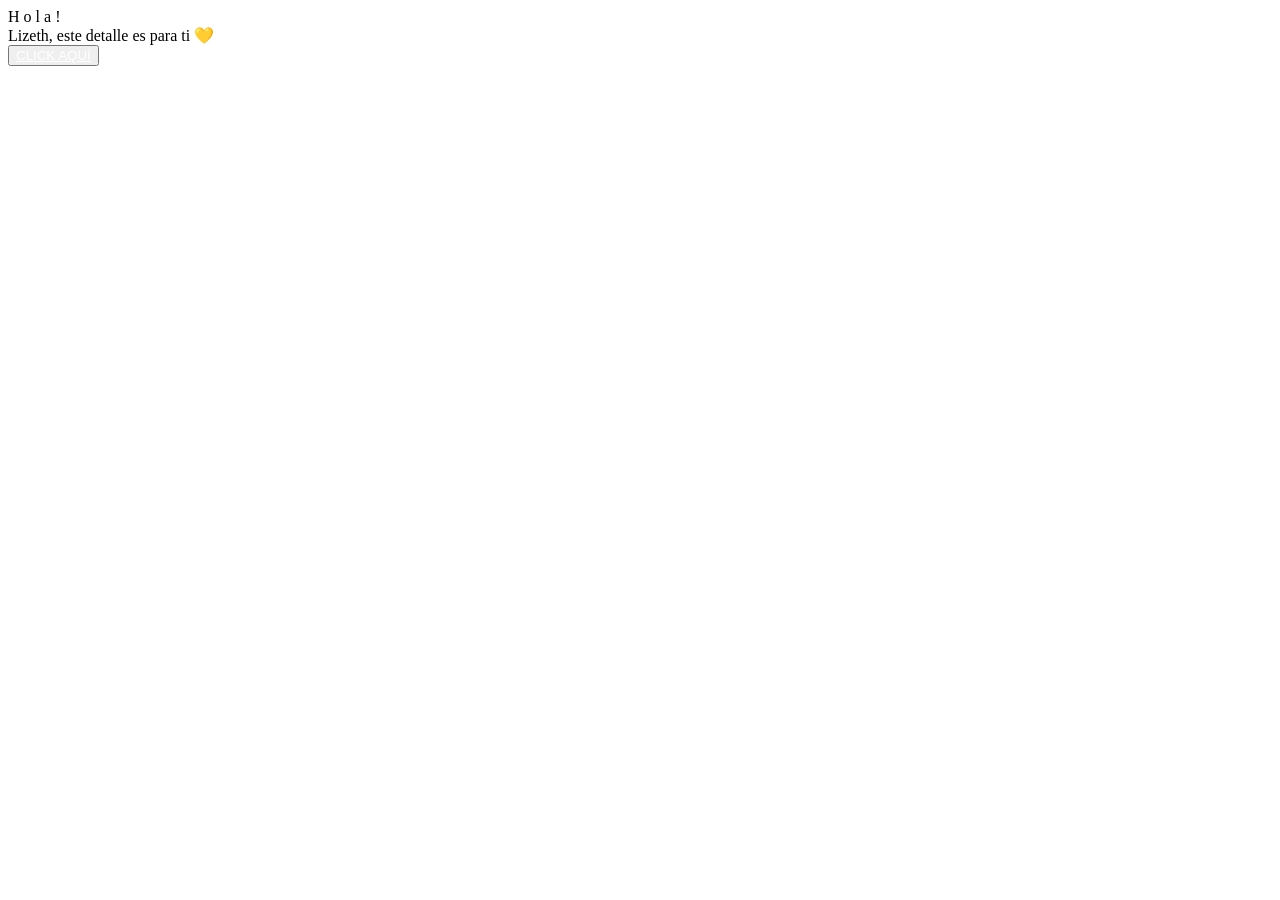
==== index.html @ 57095a8d "Personaliza flores amarillas para Lizeth y configura música de YouTube" ====
<!DOCTYPE html>
<html lang="es">

<head>
    <meta charset="UTF-8">
    <meta http-equiv="X-UA-Compatible" content="IE=edge">
    <meta name="viewport" content="width=device-width, initial-scale=1.0">
    <link rel="stylesheet" href="css/style.css">
    <link rel="icon" href="img/flowers.png" type="image/x-icon">
    <title>Para ti, Lizeth 💛</title>
</head>

<body>
    <div class="greetings">
        <span>H</span>
        <span>o</span>
        <span>l</span>
        <span>a</span>
        <span>!</span>
    </div>
    <div class="description">
        <span>Lizeth, este detalle es para ti 💛</span>
    </div>
    <div class="button">
        <button class="botones">
            <a href="flower.html" style="color: #fff;">CLICK AQUÍ</a>
        </button>
    </div>

</body>

</html>
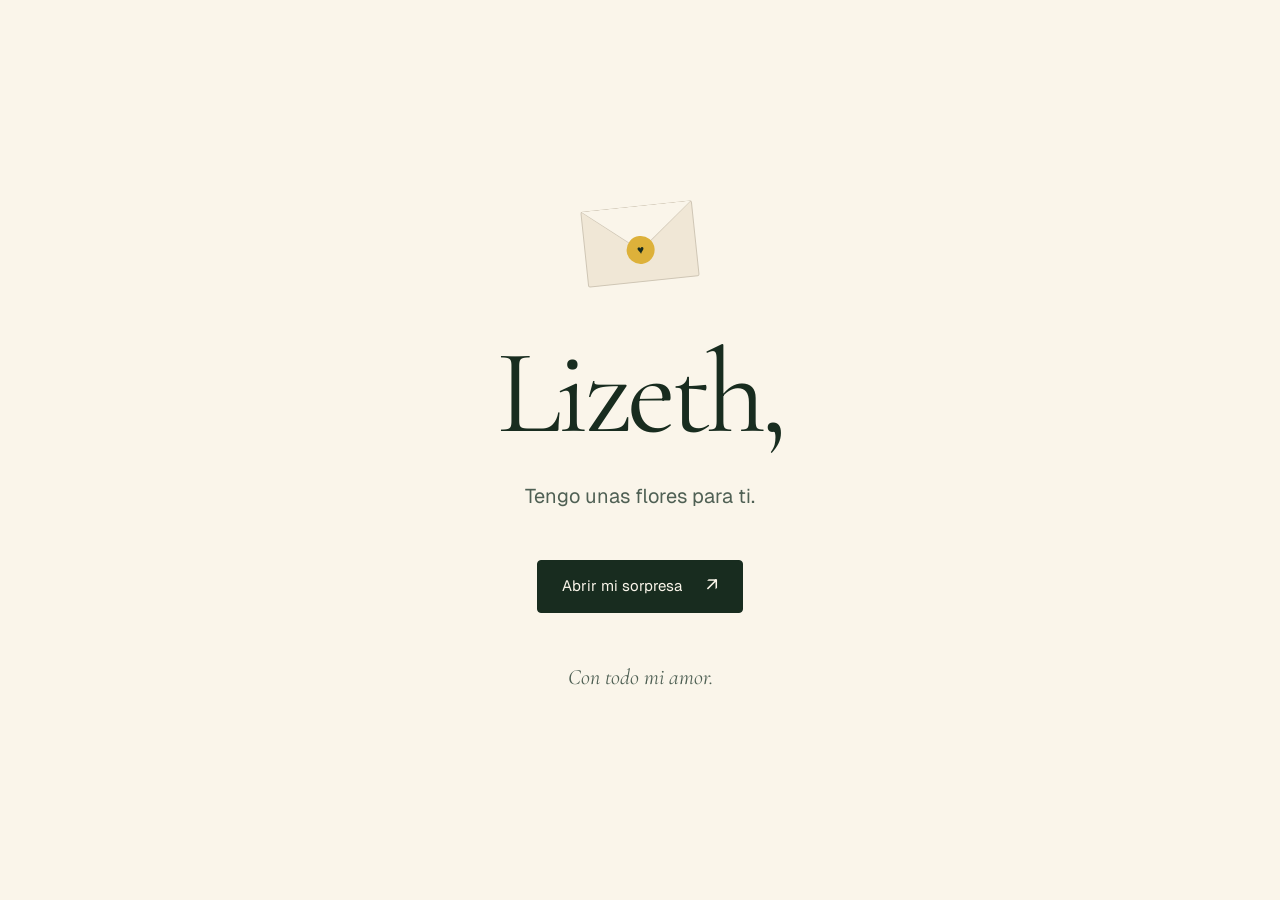
==== commit 69b87b2d: "Actualizar flower.html a la versión con música local" ====
--- a/index.html
+++ b/index.html
@@ -5,28 +5,25 @@
     <meta charset="UTF-8">
     <meta http-equiv="X-UA-Compatible" content="IE=edge">
     <meta name="viewport" content="width=device-width, initial-scale=1.0">
+    <meta name="description" content="Un pequeño detalle de flores amarillas, con todo mi amor para Lizeth.">
     <link rel="stylesheet" href="css/style.css">
     <link rel="icon" href="img/flowers.png" type="image/x-icon">
     <title>Para ti, Lizeth 💛</title>
 </head>
 
 <body>
-    <div class="greetings">
-        <span>H</span>
-        <span>o</span>
-        <span>l</span>
-        <span>a</span>
-        <span>!</span>
-    </div>
-    <div class="description">
-        <span>Lizeth, este detalle es para ti 💛</span>
-    </div>
-    <div class="button">
-        <button class="botones">
-            <a href="flower.html" style="color: #fff;">CLICK AQUÍ</a>
-        </button>
-    </div>
-
+    <main class="invitation" aria-labelledby="invitation-title">
+        <div class="envelope" aria-hidden="true">
+            <span class="envelope-flap"></span>
+            <span class="envelope-seal">♥</span>
+        </div>
+        <h1 id="invitation-title">Lizeth,</h1>
+        <p class="invitation-message">Tengo unas flores para ti.</p>
+        <a class="open-invitation" href="flower.html">
+            Abrir mi sorpresa <span aria-hidden="true">↗</span>
+        </a>
+        <p class="invitation-signature">Con todo mi amor.</p>
+    </main>
 </body>
 
 </html>
--- a/css/style.css
+++ b/css/style.css
@@ -0,0 +1,165 @@
+/* Hallmark · macrostructure: Invitation · tone: intimate · anchor hue: warm gold
+ * Pre-emit critique: Philosophy 5 · Hierarchy 5 · Execution 4 · Specificity 5 · Restraint 5 · Variety 4 */
+@import url("../tokens.css");
+
+*,
+*::before,
+*::after {
+    box-sizing: border-box;
+}
+
+html,
+body {
+    margin: 0;
+    overflow-x: clip;
+}
+
+body {
+    min-height: 100vh;
+    min-height: 100svh;
+    display: grid;
+    place-items: center;
+    padding: var(--space-lg) var(--space-sm);
+    background: var(--color-paper);
+    color: var(--color-ink);
+    font-family: var(--font-body);
+    -webkit-font-smoothing: antialiased;
+}
+
+.invitation {
+    width: min(100%, 42rem);
+    min-width: 0;
+    padding: clamp(32px, 7vw, 64px) var(--space-sm);
+    text-align: center;
+}
+
+.envelope {
+    position: relative;
+    width: 112px;
+    height: 76px;
+    margin: 0 auto var(--space-xl);
+    border: 1px solid var(--color-rule);
+    border-radius: 2px;
+    background: var(--color-paper-2);
+    transform: rotate(-6deg);
+}
+
+.envelope-flap {
+    position: absolute;
+    inset: -1px -1px auto;
+    height: 45px;
+    background: var(--color-rule);
+    clip-path: polygon(0 0, 100% 0, 50% 100%);
+}
+
+.envelope-flap::after {
+    content: "";
+    position: absolute;
+    inset: 0 1px 1px;
+    background: var(--color-paper);
+    clip-path: polygon(0 0, 100% 0, 50% 100%);
+}
+
+.envelope-seal {
+    position: absolute;
+    top: 29px;
+    left: calc(50% - 14px);
+    width: 28px;
+    height: 28px;
+    display: grid;
+    place-items: center;
+    border-radius: 50%;
+    background: var(--color-gold);
+    color: var(--color-ink);
+    font-size: 12px;
+    line-height: 1;
+}
+
+h1 {
+    min-width: 0;
+    margin: 0;
+    color: var(--color-ink);
+    font-family: var(--font-display);
+    font-size: clamp(4.5rem, 14vw, 7.5rem);
+    font-weight: 400;
+    letter-spacing: -0.045em;
+    line-height: 1.05;
+    overflow-wrap: anywhere;
+}
+
+.invitation-message {
+    margin: var(--space-md) 0 var(--space-xl);
+    color: var(--color-muted);
+    font-size: clamp(1rem, 2.8vw, 1.25rem);
+    line-height: 1.6;
+    text-wrap: balance;
+}
+
+.open-invitation {
+    display: inline-flex;
+    min-height: 52px;
+    max-width: 100%;
+    align-items: center;
+    justify-content: center;
+    gap: var(--space-md);
+    padding: var(--space-sm) var(--space-md);
+    border: 1px solid var(--color-ink);
+    border-radius: 4px;
+    background: var(--color-ink);
+    color: var(--color-paper);
+    font-size: 0.9375rem;
+    line-height: 1.25;
+    text-decoration: none;
+    white-space: nowrap;
+    transition: transform var(--dur-short) var(--ease-out);
+}
+
+.open-invitation:hover {
+    background: var(--color-accent);
+    color: var(--color-accent-ink);
+    border-color: var(--color-accent);
+}
+
+.open-invitation:active {
+    transform: translateY(1px);
+}
+
+.open-invitation:focus-visible {
+    outline: 3px solid var(--color-focus);
+    outline-offset: 5px;
+}
+
+.open-invitation span {
+    font-size: 1.2rem;
+    line-height: 1;
+}
+
+.invitation-signature {
+    margin: var(--space-xl) 0 0;
+    color: var(--color-muted);
+    font-family: var(--font-display);
+    font-size: 1.375rem;
+    font-style: italic;
+    line-height: 1.5;
+}
+
+@media (max-width: 374px) {
+    .invitation {
+        padding-inline: 0;
+    }
+
+    .envelope {
+        margin-bottom: var(--space-lg);
+    }
+}
+
+@media (prefers-reduced-motion: reduce) {
+    .open-invitation {
+        transition: none;
+    }
+
+    .open-invitation:hover,
+    .open-invitation:active {
+        transform: none;
+    }
+}
